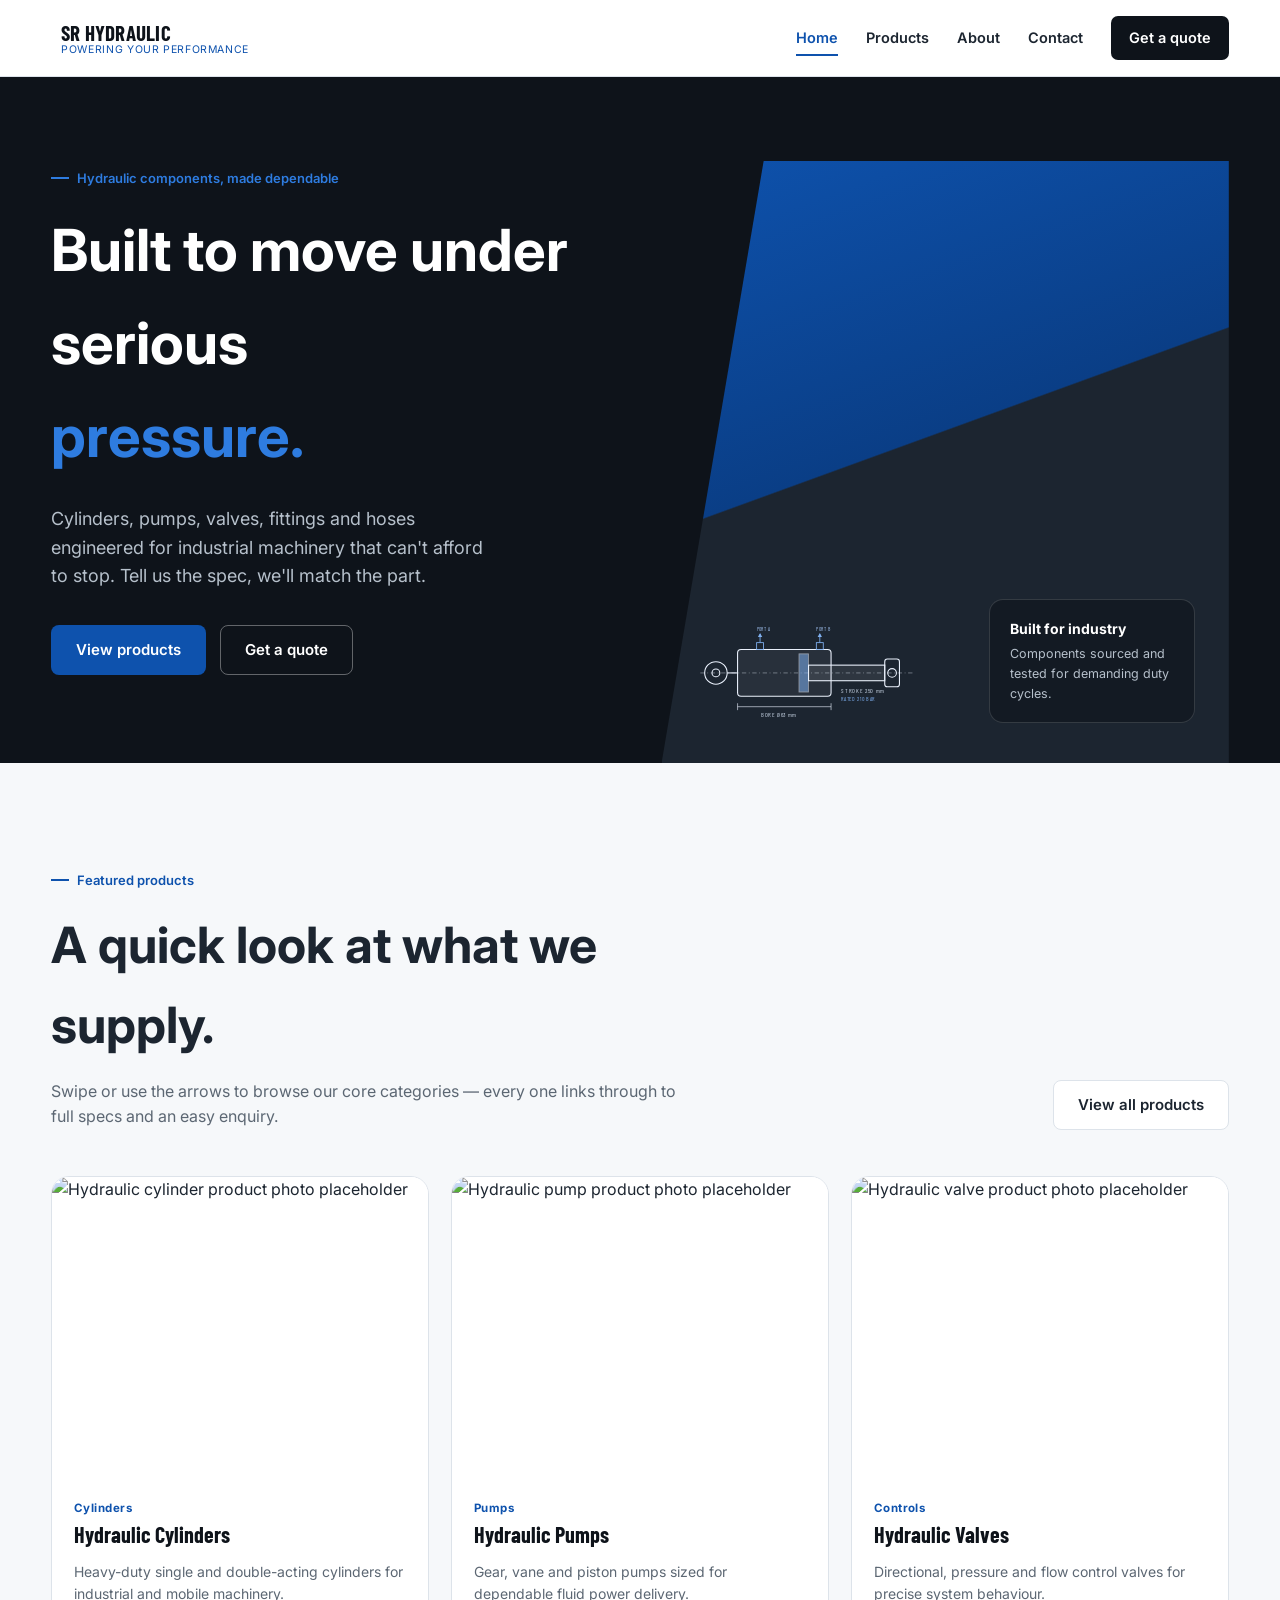
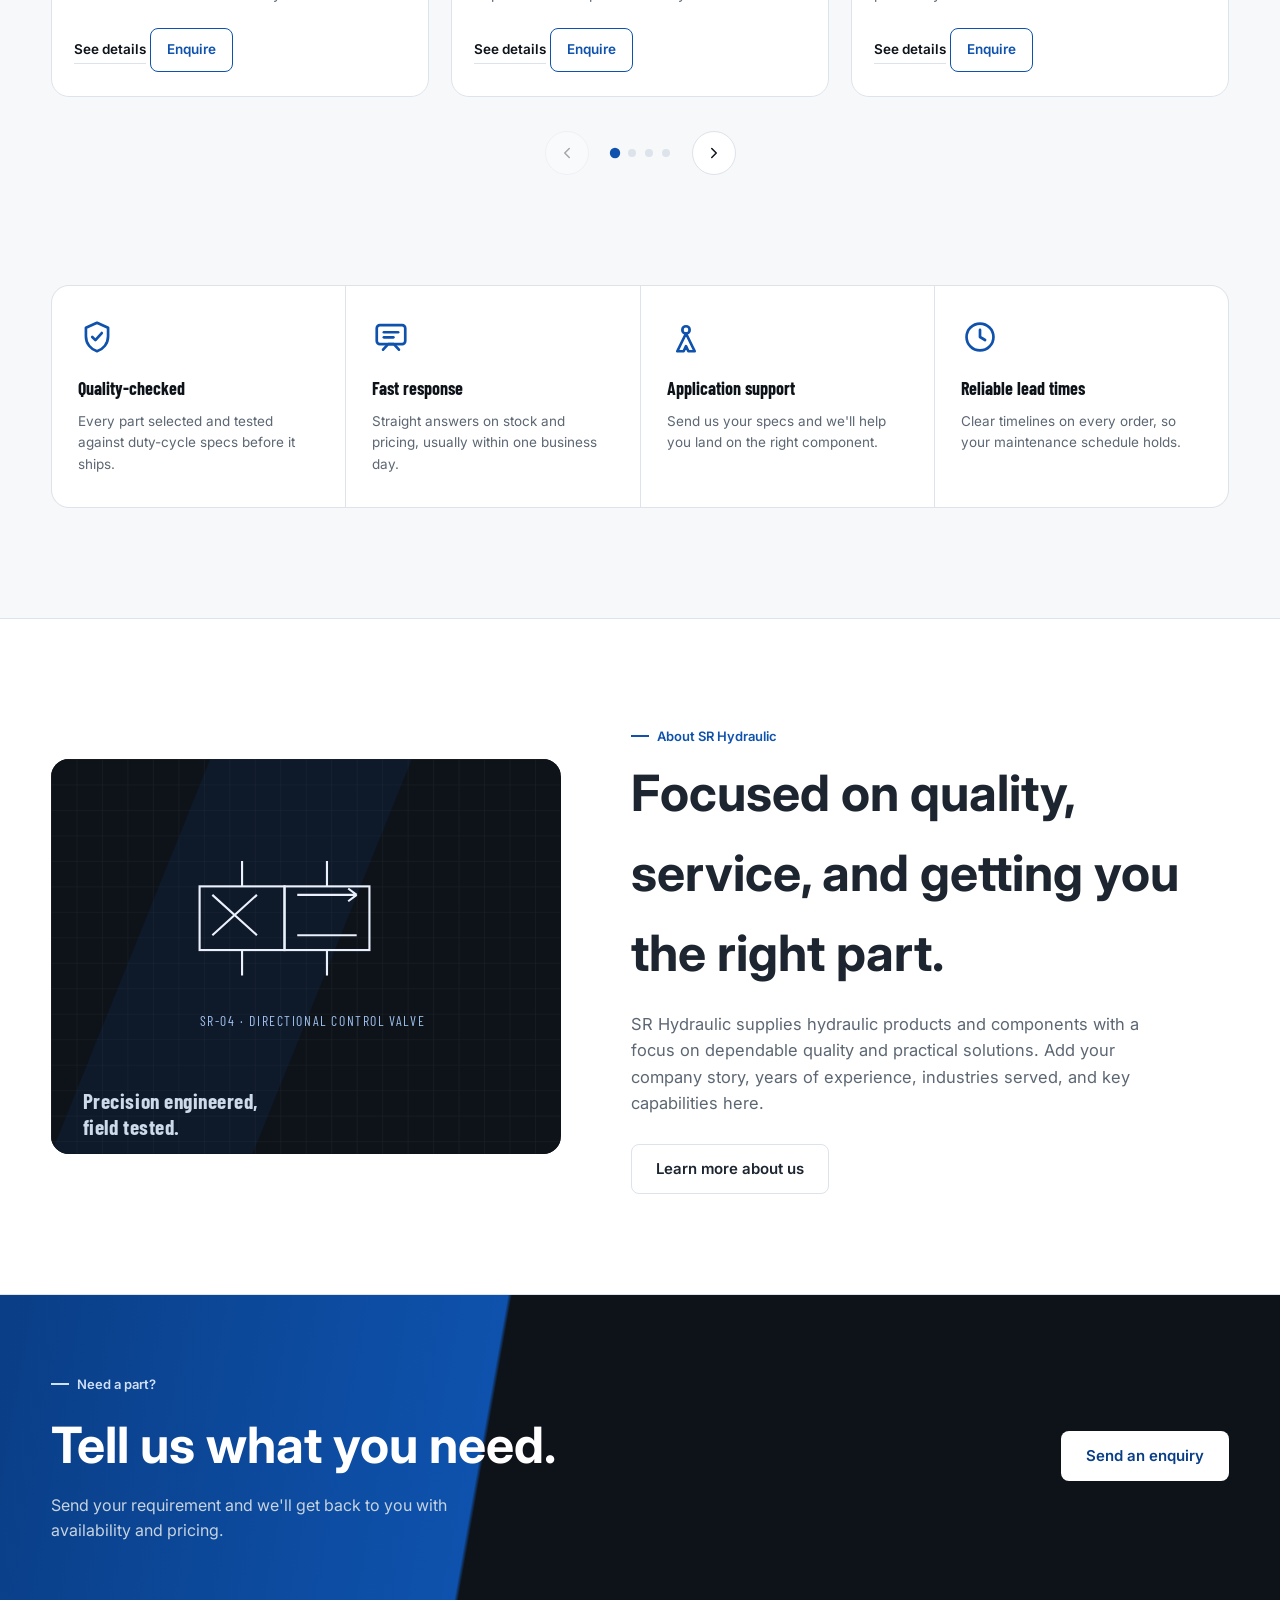
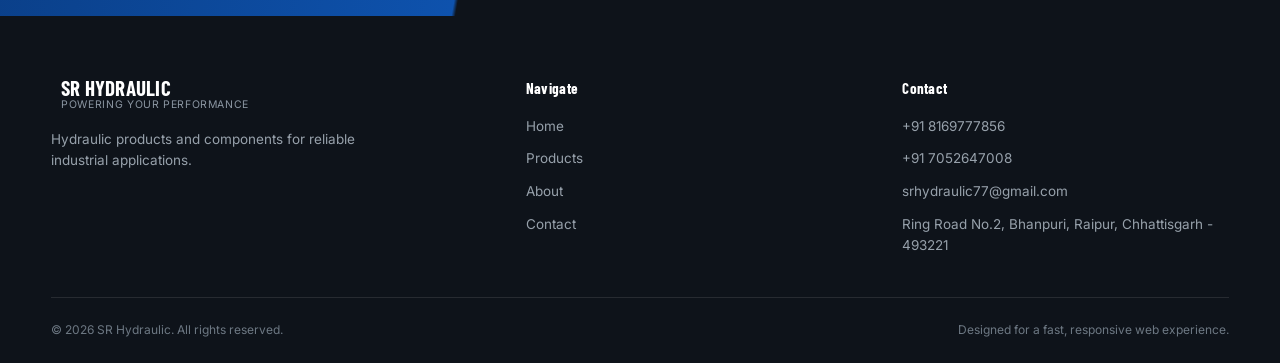
==== index.html @ 44d7937c "New upload V1" ====
<!DOCTYPE html>
<html lang="en">
<head>
  <meta charset="UTF-8" />
  <meta name="viewport" content="width=device-width, initial-scale=1.0" />
  <meta name="description" content="SR Hydraulic - hydraulic cylinders, pumps, valves, fittings and hoses for industrial and machinery applications." />
  <meta name="keywords" content="hydraulic products, hydraulic components, hydraulic cylinders, SR Hydraulic" />
  <meta name="author" content="SR Hydraulic" />
  <title>SR Hydraulic | Powering Your Performance</title>

  <link rel="preconnect" href="https://fonts.googleapis.com" />
  <link rel="preconnect" href="https://fonts.gstatic.com" crossorigin />
  <link href="https://fonts.googleapis.com/css2?family=Barlow+Condensed:wght@500;600;700&family=Inter:wght@400;500;600;700&display=swap" rel="stylesheet" />
  <link rel="stylesheet" href="style.css" />
</head>
<body>
  <!-- Header -->
  <header class="site-header">
    <div class="container nav-wrapper">
      <a href="index.html" class="brand" aria-label="SR Hydraulic home">
        <img src="images/logo-mark.png" alt="" class="brand-mark" />
        <span class="brand-text">
          <strong>SR HYDRAULIC</strong>
          <small><font color="#0e52ad">POWERING YOUR PERFORMANCE</font></small>
        </span>
      </a>

      <button class="menu-toggle" type="button" aria-label="Open navigation" aria-expanded="false">
        <span></span>
        <span></span>
        <span></span>
      </button>

      <nav class="main-nav" aria-label="Primary navigation">
        <a href="index.html">Home</a>
        <a href="products.html">Products</a>
        <a href="about.html">About</a>
        <a href="contact.html">Contact</a>
        <a href="contact.html" class="nav-cta">Get a quote</a>
      </nav>
    </div>
  </header>

  <main>
    <!-- Hero -->
    <section class="hero" id="home">
      <div class="container hero-grid">
        <div class="hero-content">
          <span class="tag">Hydraulic components, made dependable</span>
          <h1>
            Built to move under serious
            <span class="accent-line">pressure.</span>
          </h1>
          <p class="lede">
            Cylinders, pumps, valves, fittings and hoses engineered for industrial
            machinery that can't afford to stop. Tell us the spec, we'll match the part.
          </p>
          <div class="hero-actions">
            <a href="products.html" class="btn btn-primary">View products</a>
            <a href="contact.html" class="btn btn-secondary">Get a quote</a>
          </div>
        </div>

        <div class="hero-visual" aria-hidden="false">
          <div class="hero-diagonal"></div>
          <div class="hero-schematic" aria-label="Technical drawing of a hydraulic cylinder">
            <svg viewBox="0 0 520 340" xmlns="http://www.w3.org/2000/svg">
              <g fill="none" stroke="#eaf1fc" stroke-width="1.6" opacity="0.55">
                <line x1="10" y1="150" x2="500" y2="150" stroke-dasharray="10 6 2 6" />
              </g>
              <circle cx="46" cy="150" r="26" fill="none" stroke="#eaf1fc" stroke-width="2.5"/>
              <circle cx="46" cy="150" r="9" fill="none" stroke="#eaf1fc" stroke-width="2.5"/>
              <line x1="72" y1="150" x2="96" y2="150" stroke="#eaf1fc" stroke-width="2.5"/>
              <rect x="96" y="96" width="216" height="108" rx="8" fill="rgba(255,255,255,0.05)" stroke="#eaf1fc" stroke-width="2.5"/>
              <rect x="238" y="106" width="22" height="88" fill="#7fb0f0" opacity="0.55" stroke="#eaf1fc" stroke-width="2"/>
              <rect x="260" y="132" width="176" height="36" fill="rgba(255,255,255,0.08)" stroke="#eaf1fc" stroke-width="2.5"/>
              <rect x="436" y="118" width="34" height="64" rx="6" fill="none" stroke="#eaf1fc" stroke-width="2.5"/>
              <circle cx="453" cy="150" r="10" fill="none" stroke="#eaf1fc" stroke-width="2.5"/>
              <rect x="140" y="80" width="16" height="16" fill="none" stroke="#7fb0f0" stroke-width="2"/>
              <line x1="148" y1="80" x2="148" y2="60" stroke="#7fb0f0" stroke-width="2"/>
              <path d="M148 58 l-5 9 h10 z" fill="#7fb0f0"/>
              <rect x="278" y="80" width="16" height="16" fill="none" stroke="#7fb0f0" stroke-width="2"/>
              <line x1="286" y1="80" x2="286" y2="60" stroke="#7fb0f0" stroke-width="2"/>
              <path d="M286 58 l-5 9 h10 z" fill="#7fb0f0"/>
              <text x="140" y="52" fill="#9fc0ee" font-size="12" font-family="Barlow Condensed, sans-serif" letter-spacing="1">PORT A</text>
              <text x="278" y="52" fill="#9fc0ee" font-size="12" font-family="Barlow Condensed, sans-serif" letter-spacing="1">PORT B</text>
              <line x1="96" y1="228" x2="312" y2="228" stroke="#eaf1fc" stroke-width="1.4"/>
              <line x1="96" y1="220" x2="96" y2="236" stroke="#eaf1fc" stroke-width="1.4"/>
              <line x1="312" y1="220" x2="312" y2="236" stroke="#eaf1fc" stroke-width="1.4"/>
              <text x="150" y="252" fill="#cddaea" font-size="14" font-family="Barlow Condensed, sans-serif" letter-spacing="1.5">BORE &#216;63 mm</text>
              <text x="336" y="196" fill="#cddaea" font-size="14" font-family="Barlow Condensed, sans-serif" letter-spacing="1.5">STROKE 250 mm</text>
              <text x="336" y="216" fill="#7fb0f0" font-size="13" font-family="Barlow Condensed, sans-serif" letter-spacing="1.5">RATED 210 BAR</text>
            </svg>
          </div>
          <div class="hero-badge">
            <strong>Built for industry</strong>
            <span>Components sourced and tested for demanding duty cycles.</span>
          </div>
        </div>
      </div>
    </section>

    <!-- Stats -->
    <!-- <section class="stats-strip" aria-label="SR Hydraulic at a glance">
      <div class="container stats-grid">
        <div class="stat"><strong>15+</strong><span>Years supplying industry</span></div>
        <div class="stat"><strong>500+</strong><span>Part numbers stocked</span></div>
        <div class="stat"><strong>6</strong><span>Core product lines</span></div>
        <div class="stat"><strong>24 hr</strong><span>Typical quote turnaround</span></div>
      </div>
    </section>-->

    <!-- Featured products carousel -->
    <section class="carousel-section" id="products">
      <div class="container">
        <div class="section-heading-row">
          <div class="section-heading">
            <span class="tag">Featured products</span>
            <h2>A quick look at what we supply.</h2>
            <p>Swipe or use the arrows to browse our core categories — every one links through to full specs and an easy enquiry.</p>
          </div>
          <a href="products.html" class="btn btn-outline">View all products</a>
        </div>

        <div class="carousel-wrap" data-carousel>
          <div class="carousel-viewport">
            <div class="carousel-track">

              <div class="carousel-slide">
                <article class="carousel-card">
                  <div class="product-image">
                    <img src="images/hydraulic cy.png" alt="Hydraulic cylinder product photo placeholder" loading="lazy" />
                  </div>
                  <div class="carousel-card-body">
                    <span class="product-category">Cylinders</span>
                    <h3>Hydraulic Cylinders</h3>
                    <p>Heavy-duty single and double-acting cylinders for industrial and mobile machinery.</p>
                    <div class="card-actions">
                      <a href="products.html#cylinders" class="product-link">See details</a>
                      <button type="button" class="btn-enquire" data-open-enquiry data-product="Hydraulic Cylinders">Enquire</button>
                    </div>
                  </div>
                </article>
              </div>

              <div class="carousel-slide">
                <article class="carousel-card">
                  <div class="product-image">
                    <img src="images/Power pack.jpg" alt="Hydraulic pump product photo placeholder" loading="lazy" />
                  </div>
                  <div class="carousel-card-body">
                    <span class="product-category">Pumps</span>
                    <h3>Hydraulic Pumps</h3>
                    <p>Gear, vane and piston pumps sized for dependable fluid power delivery.</p>
                    <div class="card-actions">
                      <a href="products.html#pumps" class="product-link">See details</a>
                      <button type="button" class="btn-enquire" data-open-enquiry data-product="Hydraulic Pumps">Enquire</button>
                    </div>
                  </div>
                </article>
              </div>

              <div class="carousel-slide">
                <article class="carousel-card">
                  <div class="product-image">
                    <img src="images/products/product-3-valve.svg" alt="Hydraulic valve product photo placeholder" loading="lazy" />
                  </div>
                  <div class="carousel-card-body">
                    <span class="product-category">Controls</span>
                    <h3>Hydraulic Valves</h3>
                    <p>Directional, pressure and flow control valves for precise system behaviour.</p>
                    <div class="card-actions">
                      <a href="products.html#valves" class="product-link">See details</a>
                      <button type="button" class="btn-enquire" data-open-enquiry data-product="Hydraulic Valves">Enquire</button>
                    </div>
                  </div>
                </article>
              </div>

              <div class="carousel-slide">
                <article class="carousel-card">
                  <div class="product-image">
                    <img src="images/products/product-4-fitting.svg" alt="Hydraulic fitting product photo placeholder" loading="lazy" />
                  </div>
                  <div class="carousel-card-body">
                    <span class="product-category">Fittings</span>
                    <h3>Hydraulic Fittings</h3>
                    <p>Adapters and connectors for secure, leak-resistant hydraulic installations.</p>
                    <div class="card-actions">
                      <a href="products.html#fittings" class="product-link">See details</a>
                      <button type="button" class="btn-enquire" data-open-enquiry data-product="Hydraulic Fittings">Enquire</button>
                    </div>
                  </div>
                </article>
              </div>

              <div class="carousel-slide">
                <article class="carousel-card">
                  <div class="product-image">
                    <img src="images/products/product-5-hose.svg" alt="Hydraulic hose product photo placeholder" loading="lazy" />
                  </div>
                  <div class="carousel-card-body">
                    <span class="product-category">Hoses</span>
                    <h3>Hydraulic Hoses</h3>
                    <p>Flexible, high-pressure hose assemblies built for a range of system requirements.</p>
                    <div class="card-actions">
                      <a href="products.html#hoses" class="product-link">See details</a>
                      <button type="button" class="btn-enquire" data-open-enquiry data-product="Hydraulic Hoses">Enquire</button>
                    </div>
                  </div>
                </article>
              </div>

              <div class="carousel-slide">
                <article class="carousel-card">
                  <div class="product-image">
                    <img src="images/products/product-6-gauge.svg" alt="Hydraulic gauge and accessories product photo placeholder" loading="lazy" />
                  </div>
                  <div class="carousel-card-body">
                    <span class="product-category">Accessories</span>
                    <h3>Gauges &amp; Accessories</h3>
                    <p>Pressure gauges, seal kits and supporting hardware to complete any build.</p>
                    <div class="card-actions">
                      <a href="products.html#accessories" class="product-link">See details</a>
                      <button type="button" class="btn-enquire" data-open-enquiry data-product="Gauges &amp; Accessories">Enquire</button>
                    </div>
                  </div>
                </article>
              </div>

            </div>
          </div>

          <div class="carousel-controls">
            <button type="button" class="carousel-arrow prev" aria-label="Previous products">
              <svg viewBox="0 0 24 24" fill="none" stroke="currentColor" stroke-width="2" stroke-linecap="round" stroke-linejoin="round"><path d="M15 6l-6 6 6 6"/></svg>
            </button>
            <div class="carousel-dots"></div>
            <button type="button" class="carousel-arrow next" aria-label="Next products">
              <svg viewBox="0 0 24 24" fill="none" stroke="currentColor" stroke-width="2" stroke-linecap="round" stroke-linejoin="round"><path d="M9 6l6 6-6 6"/></svg>
            </button>
          </div>
        </div>
      </div>
    </section>

    <!-- Capabilities -->
    <section class="capabilities-section">
      <div class="container">
        <div class="capability-grid">
          <div class="capability">
            <div class="capability-icon" aria-hidden="true">
              <svg viewBox="0 0 24 24" fill="none" stroke="currentColor" stroke-width="1.7" stroke-linecap="round" stroke-linejoin="round">
                <path d="M12 3l7 3.2v5.3c0 4.7-3 8.2-7 9.5-4-1.3-7-4.8-7-9.5V6.2z"/>
                <path d="M9 12l2 2 4-4.5"/>
              </svg>
            </div>
            <h3>Quality-checked</h3>
            <p>Every part selected and tested against duty-cycle specs before it ships.</p>
          </div>
          <div class="capability">
            <div class="capability-icon" aria-hidden="true">
              <svg viewBox="0 0 24 24" fill="none" stroke="currentColor" stroke-width="1.7" stroke-linecap="round" stroke-linejoin="round">
                <rect x="3" y="4.5" width="18" height="12" rx="2"/>
                <path d="M7 20l3.2-3.5h3.6L17 20"/>
                <line x1="7.5" y1="9" x2="16.5" y2="9"/>
                <line x1="7.5" y1="12.2" x2="13.5" y2="12.2"/>
              </svg>
            </div>
            <h3>Fast response</h3>
            <p>Straight answers on stock and pricing, usually within one business day.</p>
          </div>
          <div class="capability">
            <div class="capability-icon" aria-hidden="true">
              <svg viewBox="0 0 24 24" fill="none" stroke="currentColor" stroke-width="1.7" stroke-linecap="round" stroke-linejoin="round">
                <circle cx="12" cy="7.5" r="2.3"/>
                <path d="M12 9.8L6.5 21h4l1.5-3.2 1.5 3.2h4z"/>
              </svg>
            </div>
            <h3>Application support</h3>
            <p>Send us your specs and we'll help you land on the right component.</p>
          </div>
          <div class="capability">
            <div class="capability-icon" aria-hidden="true">
              <svg viewBox="0 0 24 24" fill="none" stroke="currentColor" stroke-width="1.7" stroke-linecap="round" stroke-linejoin="round">
                <circle cx="12" cy="12" r="8.5"/>
                <path d="M12 7.5V12l3.2 1.9"/>
              </svg>
            </div>
            <h3>Reliable lead times</h3>
            <p>Clear timelines on every order, so your maintenance schedule holds.</p>
          </div>
        </div>
      </div>
    </section>

    <!-- About teaser -->
    <section class="about-section" id="about">
      <div class="container about-grid">
        <div class="about-panel" aria-hidden="true">
          <svg viewBox="0 0 480 372" xmlns="http://www.w3.org/2000/svg">
            <defs>
              <pattern id="grid" width="24" height="24" patternUnits="userSpaceOnUse">
                <path d="M24 0H0V24" fill="none" stroke="#ffffff" stroke-opacity="0.06" stroke-width="1"/>
              </pattern>
            </defs>
            <rect width="480" height="372" fill="#0e131a"/>
            <rect width="480" height="372" fill="url(#grid)"/>
            <polygon points="0,372 190,372 340,0 150,0" fill="#0e52ad" opacity="0.10"/>
            <g transform="translate(140,120)" stroke="#eaf1fc" stroke-width="2" fill="none">
              <rect x="0" y="0" width="80" height="60"/>
              <rect x="80" y="0" width="80" height="60"/>
              <path d="M12 46 L54 8 M54 46 L12 8"/>
              <path d="M92 8 L148 8 M148 8 L140 2 M148 8 L140 14"/>
              <path d="M92 46 L148 46"/>
              <line x1="40" y1="-24" x2="40" y2="0"/>
              <line x1="120" y1="-24" x2="120" y2="0"/>
              <line x1="40" y1="60" x2="40" y2="84"/>
              <line x1="120" y1="60" x2="120" y2="84"/>
            </g>
            <text x="140" y="252" fill="#9fc0ee" font-size="13" font-family="Barlow Condensed, sans-serif" letter-spacing="1.5">SR-04 &#183; DIRECTIONAL CONTROL VALVE</text>
            <text x="30" y="330" fill="#cddaea" font-size="20" font-family="Barlow Condensed, sans-serif" font-weight="700" letter-spacing="0.5">Precision engineered,</text>
            <text x="30" y="354" fill="#cddaea" font-size="20" font-family="Barlow Condensed, sans-serif" font-weight="700" letter-spacing="0.5">field tested.</text>
          </svg>
        </div>
        <div class="about-content">
          <span class="tag">About SR Hydraulic</span>
          <h2>Focused on quality, service, and getting you the right part.</h2>
          <p class="lede">
            SR Hydraulic supplies hydraulic products and components with a focus on
            dependable quality and practical solutions. Add your company story, years
            of experience, industries served, and key capabilities here.
          </p>
          <div class="hero-actions" style="margin-top:28px;">
            <a href="about.html" class="btn btn-outline">Learn more about us</a>
          </div>
        </div>
      </div>
    </section>

    <!-- CTA -->
    <section class="cta-section">
      <div class="container cta-inner">
        <div>
          <span class="tag">Need a part?</span>
          <h2>Tell us what you need.</h2>
          <p>Send your requirement and we'll get back to you with availability and pricing.</p>
        </div>
        <a href="contact.html" class="btn btn-light">Send an enquiry</a>
      </div>
    </section>
  </main>

  <!-- Footer -->
  <footer class="site-footer">
    <div class="container footer-inner">
      <div>
        <a href="index.html" class="brand footer-brand">
          <img src="images/logo-mark.png" alt="" class="brand-mark" />
          <span class="brand-text"><strong>SR HYDRAULIC</strong><small>POWERING YOUR PERFORMANCE</small></span>
        </a>
        <p>Hydraulic products and components for reliable industrial applications.</p>
      </div>
      <div class="footer-col">
        <h4>Navigate</h4>
        <div class="footer-links">
          <a href="index.html">Home</a>
          <a href="products.html">Products</a>
          <a href="about.html">About</a>
          <a href="contact.html">Contact</a>
        </div>
      </div>
      <div class="footer-col">
        <h4>Contact</h4>
        <div class="footer-links">
          <a href="tel:+918169777856">+91 8169777856</a>
          <a href="tel:+917052647008">+91 7052647008</a>
          <a href="mailto:srhydraulic77@gmail.com">srhydraulic77@gmail.com</a>
          <span style="color:#97a1ab">Ring Road No.2, Bhanpuri, Raipur, Chhattisgarh - 493221</span>
        </div>
      </div>
    </div>
    <div class="container footer-bottom">
      <span>&copy; 2026 SR Hydraulic. All rights reserved.</span>
      <span>Designed for a fast, responsive web experience.</span>
    </div>
  </footer>

  <!-- Enquiry modal -->
  <div class="modal-overlay" id="enquiry-modal" aria-hidden="true">
    <div class="modal-dialog" role="dialog" aria-modal="true" aria-labelledby="modal-title">
      <div class="modal-head">
        <div>
          <h3 id="modal-title">Send an enquiry</h3>
        </div>
        <button type="button" class="modal-close" data-modal-close aria-label="Close">
          <svg viewBox="0 0 24 24" fill="none" stroke="currentColor" stroke-width="2" stroke-linecap="round"><path d="M6 6l12 12M18 6L6 18"/></svg>
        </button>
      </div>
      <p class="modal-sub">Fill this in and we'll get back to you with availability and pricing.</p>
      <form action="mailto:srhydraulic77@gmail.com" method="post" enctype="text/plain">
        <div class="form-group">
          <label for="modal-name">Name</label>
          <input type="text" id="modal-name" name="Name" placeholder="Your name" required />
        </div>
        <div class="form-row">
          <div class="form-group">
            <label for="modal-phone">Phone</label>
            <input type="tel" id="modal-phone" name="Phone" placeholder="Your phone number" />
          </div>
          <div class="form-group">
            <label for="modal-email">Email</label>
            <input type="email" id="modal-email" name="Email" placeholder="you@example.com" required />
          </div>
        </div>
        <div class="form-group">
          <label for="modal-product">Product / requirement</label>
          <input type="text" id="modal-product" name="Product" placeholder="Which part are you enquiring about?" />
        </div>
        <div class="form-group">
          <label for="modal-message">Message</label>
          <textarea id="modal-message" name="Message" rows="4" placeholder="Quantity, specs, or anything else we should know"></textarea>
        </div>
        <button type="submit" class="btn btn-primary btn-full">Send enquiry</button>
        <p class="form-note">Opens your email app with these details filled in.</p>
      </form>
    </div>
  </div>

  <script src="script.js"></script>
</body>
</html>
---- style.css ----
/* ============================================================
   SR HYDRAULIC — design tokens
   Palette pulled from the brand mark: signal blue + graphite navy.
   Display type: Barlow Condensed (technical, stencil-adjacent)
   Body type: Inter
   ============================================================ */
:root {
  --navy-950: #0e131a;
  --navy-800: #1c2530;
  --navy-700: #2a3542;
  --blue-600: #0e52ad;
  --blue-700: #0a3e86;
  --blue-500: #2e7ce0;
  --blue-100: #e6eefb;
  --blue-050: #f2f6fd;
  --steel-500: #5c6773;
  --steel-300: #97a1ab;
  --line: #dde3ea;
  --bg: #f6f8fa;
  --white: #ffffff;
  --shadow: 0 18px 40px rgba(14, 22, 33, 0.09);
  --shadow-sm: 0 6px 16px rgba(14, 22, 33, 0.07);
  --radius-lg: 18px;
  --radius-md: 12px;
  --container: 1200px;
}

* { box-sizing: border-box; margin: 0; padding: 0; }
html { scroll-behavior: smooth; }
body {
  font-family: 'Inter', system-ui, -apple-system, BlinkMacSystemFont, 'Segoe UI', sans-serif;
  color: var(--navy-800);
  background: var(--bg);
  line-height: 1.6;
  -webkit-font-smoothing: antialiased;
}
img { display: block; max-width: 100%; }
a { color: inherit; text-decoration: none; }
button, input, textarea { font: inherit; }
.container { width: min(92%, var(--container)); margin-inline: auto; }
:focus-visible { outline: 2px solid var(--blue-600); outline-offset: 3px; }

.display {
  font-family: 'Barlow Condensed', 'Inter', sans-serif;
  font-weight: 700;
  letter-spacing: -0.01em;
  line-height: 1.02;
  color: var(--navy-950);
}
h1 { font-size: clamp(38px, 4.6vw, 58px); }
h2 { font-size: clamp(32px, 4vw, 50px); }
h3 { font-size: 22px; font-family: 'Barlow Condensed', sans-serif; font-weight: 700; color: var(--navy-950); }
p { color: var(--steel-500); }
.lede { font-size: 18px; max-width: 40ch; color: var(--steel-500); }

.tag {
  display: inline-flex;
  align-items: center;
  gap: 8px;
  font-size: 13px;
  font-weight: 600;
  color: var(--blue-600);
}
.tag::before {
  content: '';
  width: 18px;
  height: 2px;
  background: var(--blue-600);
  display: inline-block;
}

.btn {
  display: inline-flex;
  align-items: center;
  justify-content: center;
  gap: 8px;
  min-height: 50px;
  padding: 0 24px;
  border-radius: 8px;
  font-weight: 600;
  font-size: 15px;
  border: 1px solid transparent;
  transition: transform .18s ease, background .18s ease, border-color .18s ease, color .18s ease;
  cursor: pointer;
}
.btn:hover { transform: translateY(-2px); }
.btn-primary { background: var(--blue-600); color: #fff; }
.btn-primary:hover { background: var(--blue-700); }
.btn-secondary { background: transparent; border-color: rgba(255,255,255,.35); color: #fff; }
.btn-secondary:hover { border-color: #fff; background: rgba(255,255,255,.08); }
.btn-outline { background: #fff; border-color: var(--line); color: var(--navy-800); }
.btn-outline:hover { border-color: var(--blue-600); color: var(--blue-600); }
.btn-light { background: #fff; color: var(--blue-700); }
.btn-light:hover { background: var(--blue-050); }
.btn-full { width: 100%; border: 0; cursor: pointer; }

/* ---------- Header ---------- */
.site-header {
  position: sticky;
  top: 0;
  z-index: 100;
  background: rgba(255, 255, 255, 0.92);
  backdrop-filter: blur(14px);
  border-bottom: 1px solid var(--line);
}
.nav-wrapper { min-height: 76px; display: flex; align-items: center; justify-content: space-between; gap: 24px; }
.brand { display: inline-flex; align-items: center; gap: 10px; }
.brand-mark { height: 34px; width: auto; display: block; }
.brand-text { display: grid; line-height: 1.1; }
.brand-text strong {
  font-family: 'Barlow Condensed', sans-serif;
  font-size: 21px;
  font-weight: 700;
  letter-spacing: 0.01em;
  color: var(--navy-950);
}
.brand-text small { color: var(--steel-500); font-size: 10.5px; letter-spacing: 0.06em; }
.main-nav { display: flex; align-items: center; gap: 28px; font-weight: 600; font-size: 14.5px; }
.main-nav a:not(.nav-cta) { position: relative; padding: 4px 0; color: var(--navy-800); }
.main-nav a:not(.nav-cta)::after {
  content: '';
  position: absolute; left: 0; right: 100%; bottom: -2px; height: 2px;
  background: var(--blue-600); transition: right .2s ease;
}
.main-nav a:not(.nav-cta):hover::after { right: 0; }
.nav-cta { padding: 10px 18px; border-radius: 7px; background: var(--navy-950); color: #fff; }
.nav-cta:hover { background: var(--blue-600); }
.menu-toggle { display: none; border: 0; background: transparent; cursor: pointer; padding: 6px; }
.menu-toggle span { display: block; width: 22px; height: 2px; background: var(--navy-950); margin: 5px 0; transition: transform .2s ease, opacity .2s ease; }

/* ---------- Shared section rhythm ---------- */
section { scroll-margin-top: 84px; }

/* ---------- Hero ---------- */
.hero {
  position: relative;
  background: var(--navy-950);
  overflow: hidden;
  padding: 84px 0 0;
}
.hero-grid { display: grid; grid-template-columns: 1.02fr .98fr; align-items: center; gap: 20px; position: relative; z-index: 2; }
.hero-content { padding-bottom: 88px; }
.hero-content .tag { color: var(--blue-500); }
.hero-content .tag::before { background: var(--blue-500); }
.hero h1 { color: #fff; margin-top: 16px; }
.hero h1 .accent-line { display: block; color: var(--blue-500); }
.hero-content > p.lede { color: #b6c0cb; margin-top: 22px; font-size: 18px; }
.hero-actions { display: flex; flex-wrap: wrap; gap: 14px; margin-top: 34px; }

.hero-visual {
  position: relative;
  align-self: stretch;
  min-height: 480px;
  display: flex;
  align-items: flex-end;
}
.hero-diagonal {
  position: absolute;
  inset: 0;
  background: linear-gradient(160deg, var(--blue-600) 0%, var(--blue-700) 46%, var(--navy-800) 46.2%, var(--navy-800) 100%);
  clip-path: polygon(18% 0, 100% 0, 100% 100%, 0% 100%);
}
.hero-schematic { position: relative; width: 100%; padding: 56px 34px 0; z-index: 1; }
.hero-schematic svg { width: 100%; height: auto; }
.hero-badge {
  position: relative;
  z-index: 2;
  margin: 0 34px 40px;
  max-width: 270px;
  padding: 18px 20px;
  border-radius: 14px;
  background: rgba(14, 19, 26, 0.55);
  border: 1px solid rgba(255,255,255,.14);
  backdrop-filter: blur(6px);
}
.hero-badge strong { display: block; font-size: 14px; color: #fff; }
.hero-badge span { display: block; font-size: 12.5px; margin-top: 4px; color: #b6c0cb; }

/* ---------- Stats strip ---------- */
.stats-strip { background: var(--navy-800); border-top: 1px solid rgba(255,255,255,.08); }
.stats-grid {
  display: grid;
  grid-template-columns: repeat(4, 1fr);
}
.stat {
  padding: 30px 20px;
  text-align: left;
  border-right: 1px solid rgba(255,255,255,.09);
}
.stat:last-child { border-right: 0; }
.stat strong {
  display: block;
  font-family: 'Barlow Condensed', sans-serif;
  font-size: 40px;
  font-weight: 700;
  color: #fff;
  line-height: 1;
}
.stat span { display: block; margin-top: 6px; font-size: 13px; color: #97a1ab; }

/* ---------- Section heading ---------- */
.section-heading { max-width: 640px; margin-bottom: 46px; }
.section-heading h2 { margin-top: 14px; }
.section-heading p { margin-top: 14px; font-size: 16px; }
.section-heading-row {
  display: flex; justify-content: space-between; align-items: flex-end; gap: 40px; margin-bottom: 46px;
}
.section-heading-row .section-heading { margin-bottom: 0; }

/* ---------- Products ---------- */
.products-section { padding: 110px 0 100px; }
.product-grid { display: grid; grid-template-columns: repeat(3, minmax(0, 1fr)); gap: 22px; }
.product-card {
  background: var(--white);
  border: 1px solid var(--line);
  border-radius: var(--radius-lg);
  padding: 30px 26px 26px;
  transition: transform .22s ease, box-shadow .22s ease, border-color .22s ease;
}
.product-card:hover { transform: translateY(-4px); box-shadow: var(--shadow-sm); border-color: transparent; }
.product-icon {
  width: 56px; height: 56px;
  display: grid; place-items: center;
  border-radius: 12px;
  background: var(--blue-050);
  color: var(--blue-600);
  margin-bottom: 20px;
}
.product-icon svg { width: 30px; height: 30px; }
.product-category { color: var(--blue-600); font-size: 11.5px; font-weight: 700; letter-spacing: 0.04em; }
.product-card h3 { margin-top: 8px; }
.product-card > p { margin-top: 9px; font-size: 14.5px; }
.product-link {
  display: inline-block; margin-top: 18px; font-weight: 600; font-size: 13.5px; color: var(--navy-950);
  border-bottom: 1px solid var(--line); padding-bottom: 2px;
}
.product-card:hover .product-link { color: var(--blue-600); border-color: var(--blue-600); }

/* ---------- Capabilities ---------- */
.capabilities-section { padding: 0 0 110px; }
.capability-grid { display: grid; grid-template-columns: repeat(4, 1fr); gap: 1px; background: var(--line); border: 1px solid var(--line); border-radius: var(--radius-lg); overflow: hidden; }
.capability {
  background: var(--white);
  padding: 32px 26px;
}
.capability-icon { width: 38px; height: 38px; color: var(--blue-600); margin-bottom: 18px; }
.capability-icon svg { width: 100%; height: 100%; }
.capability h3 { font-size: 18px; }
.capability p { margin-top: 8px; font-size: 13.5px; }

/* ---------- About ---------- */
.about-section { padding: 100px 0; background: var(--white); border-top: 1px solid var(--line); border-bottom: 1px solid var(--line); }
.about-grid { display: grid; grid-template-columns: .92fr 1.08fr; gap: 70px; align-items: center; }
.about-panel {
  position: relative;
  aspect-ratio: 4 / 3.1;
  border-radius: var(--radius-lg);
  background: var(--navy-950);
  overflow: hidden;
}
.about-panel svg { width: 100%; height: 100%; }
.about-content .tag { margin-bottom: 6px; }
.about-content h2 { max-width: 560px; }
.about-content > p.lede { margin-top: 18px; max-width: 54ch; font-size: 16.5px; }
.feature-list { display: grid; gap: 20px; margin-top: 30px; }
.feature-item { display: flex; gap: 15px; align-items: flex-start; }
.feature-icon {
  flex: 0 0 auto; width: 30px; height: 30px; display: grid; place-items: center;
  border-radius: 8px; background: var(--blue-050); color: var(--blue-600);
}
.feature-icon svg { width: 16px; height: 16px; }
.feature-item strong { font-size: 15px; color: var(--navy-950); }
.feature-item p { font-size: 13.5px; margin-top: 3px; }

/* ---------- CTA ---------- */
.cta-section {
  position: relative;
  padding: 72px 0;
  background: linear-gradient(100deg, var(--blue-700) 0%, var(--blue-600) 38%, var(--navy-950) 38.3%, var(--navy-950) 100%);
  color: #fff;
  overflow: hidden;
}
.cta-inner { display: flex; align-items: center; justify-content: space-between; gap: 35px; }
.cta-section .tag { color: #cfe0f7; }
.cta-section .tag::before { background: #cfe0f7; }
.cta-section h2 { color: #fff; margin-top: 10px; }
.cta-section p { color: #c7d3de; margin-top: 8px; max-width: 46ch; }

/* ---------- Contact ---------- */
.contact-section { padding: 110px 0; }
.contact-grid { display: grid; grid-template-columns: .88fr 1.12fr; gap: 70px; align-items: start; }
.contact-copy h2 { max-width: 480px; }
.contact-copy > p.lede { margin-top: 16px; max-width: 50ch; }
.contact-details { display: grid; gap: 14px; margin-top: 32px; }
.contact-item { display: flex; gap: 14px; align-items: center; }
.contact-icon { width: 44px; height: 44px; display: grid; place-items: center; border-radius: 10px; background: var(--blue-050); color: var(--blue-600); flex: 0 0 auto; }
.contact-icon svg { width: 19px; height: 19px; }
.contact-item small, .contact-item strong { display: block; }
.contact-item small { color: var(--steel-500); font-size: 11.5px; }
.contact-item strong { font-size: 14.5px; margin-top: 2px; font-weight: 600; }
.social-links { display: flex; flex-wrap: wrap; gap: 9px; margin-top: 30px; }
.social-links a { border: 1px solid var(--line); border-radius: 999px; padding: 9px 15px; font-size: 12.5px; font-weight: 600; }
.social-links a:hover { border-color: var(--blue-600); color: var(--blue-600); }

.contact-form { background: #fff; padding: 30px; border: 1px solid var(--line); border-radius: var(--radius-lg); box-shadow: var(--shadow-sm); }
.form-row { display: grid; grid-template-columns: 1fr 1fr; gap: 14px; }
.form-group { display: grid; gap: 7px; margin-bottom: 16px; }
.form-group label { font-size: 12.5px; font-weight: 600; color: var(--navy-800); }
.form-group input, .form-group textarea {
  width: 100%; border: 1px solid var(--line); border-radius: 9px; padding: 12px 13px;
  outline: none; background: var(--bg); color: var(--navy-950);
}
.form-group input:focus, .form-group textarea:focus { border-color: var(--blue-600); box-shadow: 0 0 0 3px rgba(14, 82, 173, .1); background: #fff; }
.form-group textarea { resize: vertical; min-height: 130px; }
.form-note { font-size: 11.5px; margin-top: 12px; color: var(--steel-300); }

/* ---------- Footer ---------- */
.site-footer { background: var(--navy-950); color: #fff; padding: 60px 0 24px; }
.footer-inner { display: grid; grid-template-columns: 1.3fr 1fr 1fr; gap: 50px; padding-bottom: 40px; }
.footer-brand { margin-bottom: 14px; }
.footer-brand .brand-text strong { color: #fff; }
.footer-brand .brand-text small { color: #8b96a2; }
.footer-inner p { color: #97a1ab; max-width: 320px; font-size: 13.5px; margin-top: 4px; }
.footer-col h4 { font-family: 'Barlow Condensed', sans-serif; font-size: 15px; font-weight: 700; color: #fff; margin-bottom: 16px; letter-spacing: 0.02em; }
.footer-links { display: grid; gap: 11px; font-size: 13.5px; }
.footer-links a { color: #97a1ab; }
.footer-links a:hover { color: #fff; }
.footer-bottom {
  border-top: 1px solid rgba(255,255,255,.1); padding-top: 22px;
  display: flex; justify-content: space-between; gap: 20px; color: #6d7883; font-size: 12px;
}

/* ============================================================
   Responsive
   ============================================================ */
@media (max-width: 1020px) {
  .hero-grid { grid-template-columns: 1fr; }
  .hero-visual { min-height: 340px; margin-top: 10px; }
  .hero-content { padding-bottom: 50px; }
  .about-grid, .contact-grid { grid-template-columns: 1fr; gap: 46px; }
  .about-panel { max-width: 560px; }
  .product-grid { grid-template-columns: repeat(2, minmax(0, 1fr)); }
  .capability-grid { grid-template-columns: repeat(2, 1fr); }
  .stats-grid { grid-template-columns: repeat(2, 1fr); }
  .stat:nth-child(2) { border-right: 0; }
  .stat { border-bottom: 1px solid rgba(255,255,255,.09); }
  .footer-inner { grid-template-columns: 1fr 1fr; }
}

@media (max-width: 720px) {
  .nav-wrapper { min-height: 68px; }
  .menu-toggle { display: block; }
  .main-nav {
    display: none; position: absolute; top: 68px; left: 0; width: 100%; padding: 14px 4% 20px;
    background: #fff; border-bottom: 1px solid var(--line); box-shadow: 0 12px 24px rgba(17,35,45,.08);
    flex-direction: column; align-items: stretch; gap: 0;
  }
  .main-nav.is-open { display: flex; }
  .main-nav a:not(.nav-cta) { padding: 13px 0; }
  .main-nav a:not(.nav-cta)::after { display: none; }
  .nav-cta { text-align: center; margin-top: 6px; }

  .hero { padding-top: 56px; }
  .hero-content { padding-bottom: 40px; }
  .hero-actions { flex-direction: column; align-items: stretch; }
  .hero-diagonal { clip-path: polygon(0 8%, 100% 0, 100% 100%, 0 100%); }

  .section-heading-row { flex-direction: column; align-items: flex-start; gap: 16px; }
  .products-section, .capabilities-section + .about-section, .about-section, .contact-section { padding: 70px 0; }
  .products-section { padding-top: 76px; }
  .capabilities-section { padding-bottom: 76px; }
  .product-grid { grid-template-columns: 1fr; }
  .capability-grid { grid-template-columns: 1fr; }
  .stats-grid { grid-template-columns: 1fr 1fr; }

  .cta-inner { flex-direction: column; align-items: flex-start; }
  .contact-form { padding: 22px; }
  .form-row { grid-template-columns: 1fr; gap: 0; }

  .footer-inner { grid-template-columns: 1fr; gap: 30px; }
  .footer-bottom { flex-direction: column; }
}

@media (max-width: 430px) {
  h1 { font-size: 38px; }
  h2 { font-size: 29px; }
  .brand-text small { display: none; }
  .stats-grid { grid-template-columns: 1fr 1fr; }
  .stat { padding: 22px 16px; }
}

/* ============================================================
   Nav active state + animated menu icon
   ============================================================ */
.main-nav a[aria-current="page"]:not(.nav-cta) { color: var(--blue-600); }
.main-nav a[aria-current="page"]:not(.nav-cta)::after { right: 0; }
.menu-toggle.is-active span:nth-child(1) { transform: translateY(7px) rotate(45deg); }
.menu-toggle.is-active span:nth-child(2) { opacity: 0; }
.menu-toggle.is-active span:nth-child(3) { transform: translateY(-7px) rotate(-45deg); }

/* ============================================================
   Inner-page hero banner (Products / About / Contact)
   ============================================================ */
.page-hero {
  position: relative;
  background: var(--navy-950);
  overflow: hidden;
  padding: 66px 0 54px;
}
.page-hero::before {
  content: '';
  position: absolute; inset: 0;
  background: linear-gradient(120deg, var(--blue-700) 0%, var(--blue-600) 22%, transparent 22.3%);
  opacity: 0.9;
}
.page-hero .container { position: relative; z-index: 1; }
.page-hero .tag { color: var(--blue-500); }
.page-hero .tag::before { background: var(--blue-500); }
.page-hero h1 { color: #fff; margin-top: 14px; font-size: clamp(34px, 4.4vw, 50px); }
.page-hero p.lede { color: #b6c0cb; margin-top: 14px; }
.breadcrumb { display: flex; gap: 8px; align-items: center; font-size: 13px; color: #8b96a2; margin-top: 18px; }
.breadcrumb a { color: #cddaea; }
.breadcrumb a:hover { color: #fff; }

/* ============================================================
   Product image frame (used in product cards + carousel)
   ============================================================ */
 .product-image {
  width: 100%;
  height: 300px;
  border-radius: var(--radius-md);
  overflow: hidden;
  background: #fff;
  margin-bottom: 18px;
  display: flex;
  align-items: center;
  justify-content: center;
}

.product-image img {
  width: 100%;
  height: 100%;
  object-fit: contain;
  object-position: center;
}
 
 
   /**  
.product-image {
  aspect-ratio: 4 / 3;
  border-radius: var(--radius-md);
  overflow: hidden;
  background: var(--navy-950);
  margin-bottom: 18px;
}
.product-image img { width: 100%; height: 100%; object-fit: cover; }**/

.product-card.has-image .product-icon { display: none; }
.product-card .card-actions { display: flex; align-items: center; gap: 16px; margin-top: 18px; }
.btn-enquire {
  display: inline-flex; align-items: center; gap: 8px;
  border: 1px solid var(--blue-600); color: var(--blue-600);
  background: transparent; border-radius: 8px; padding: 10px 16px;
  font-weight: 600; font-size: 13.5px; cursor: pointer;
  transition: background .18s ease, color .18s ease, transform .18s ease;
}
.btn-enquire:hover { background: var(--blue-600); color: #fff; transform: translateY(-2px); }

/* Products page grid gets a touch more breathing room per card */
.products-page .product-grid { gap: 26px; }
.products-page .product-card { padding: 20px 20px 24px; }

/* ============================================================
   Featured products carousel (Home)
   ============================================================ */
.carousel-section { padding: 100px 0 110px; }
.carousel-wrap { position: relative; }
.carousel-viewport { overflow: hidden; }
.carousel-track {
  display: flex;
  gap: 22px;
  transition: transform .5s cubic-bezier(.22,.61,.36,1);
  will-change: transform;
}
.carousel-slide {
  flex: 0 0 calc((100% - 44px) / 3);
  min-width: 0;
}
.carousel-card {
  background: var(--white);
  border: 1px solid var(--line);
  border-radius: var(--radius-lg);
  overflow: hidden;
  height: 100%;
  display: flex;
  flex-direction: column;
  transition: box-shadow .22s ease, transform .22s ease;
}
.carousel-card:hover { box-shadow: var(--shadow-sm); transform: translateY(-4px); }
.carousel-card .product-image { margin-bottom: 0; border-radius: 0; aspect-ratio: 4/3; }
.carousel-card-body { padding: 22px 22px 24px; display: flex; flex-direction: column; flex: 1; }
.carousel-card-body p { font-size: 14px; margin-top: 8px; flex: 1; }
.carousel-card .card-actions { margin-top: 16px; }

.carousel-controls {
  display: flex; align-items: center; justify-content: center; gap: 22px;
  margin-top: 34px;
}
.carousel-arrow {
  width: 44px; height: 44px; border-radius: 50%;
  border: 1px solid var(--line); background: #fff;
  display: grid; place-items: center; cursor: pointer;
  color: var(--navy-950);
  transition: border-color .18s ease, color .18s ease, background .18s ease, transform .18s ease;
}
.carousel-arrow svg { width: 18px; height: 18px; }
.carousel-arrow:hover:not(:disabled) { border-color: var(--blue-600); color: var(--blue-600); transform: translateY(-1px); }
.carousel-arrow:disabled { opacity: 0.35; cursor: default; }
.carousel-dots { display: flex; align-items: center; gap: 9px; }
.carousel-dot {
  width: 8px; height: 8px; border-radius: 50%; border: 0; padding: 0;
  background: var(--line); cursor: pointer; transition: background .18s ease, transform .18s ease;
}
.carousel-dot.is-active { background: var(--blue-600); transform: scale(1.3); }

@media (max-width: 1080px) {
  .carousel-slide { flex-basis: calc((100% - 22px) / 2); }
}
@media (max-width: 720px) {
  .carousel-slide { flex-basis: 100%; }
  .carousel-section { padding: 70px 0 76px; }
}

/* ============================================================
   Enquiry modal
   ============================================================ */
.modal-overlay {
  position: fixed; inset: 0; z-index: 1000;
  background: rgba(14, 19, 26, 0.6);
  backdrop-filter: blur(3px);
  display: flex; align-items: center; justify-content: center;
  padding: 20px;
  opacity: 0; visibility: hidden;
  transition: opacity .25s ease, visibility 0s linear .25s;
}
.modal-overlay.is-open { opacity: 1; visibility: visible; transition: opacity .25s ease; }
.modal-dialog {
  background: #fff;
  border-radius: var(--radius-lg);
  width: 100%; max-width: 480px;
  max-height: 90vh; overflow-y: auto;
  padding: 30px;
  box-shadow: 0 30px 70px rgba(10,14,20,.35);
  transform: translateY(18px) scale(.97);
  opacity: 0;
  transition: transform .3s cubic-bezier(.22,.61,.36,1), opacity .25s ease;
}
.modal-overlay.is-open .modal-dialog { transform: translateY(0) scale(1); opacity: 1; }
.modal-head { display: flex; align-items: flex-start; justify-content: space-between; gap: 20px; margin-bottom: 6px; }
.modal-head h3 { font-size: 24px; }
.modal-close {
  flex: 0 0 auto; width: 34px; height: 34px; border-radius: 50%; border: 1px solid var(--line);
  background: #fff; display: grid; place-items: center; cursor: pointer; color: var(--steel-500);
  transition: border-color .18s ease, color .18s ease;
}
.modal-close:hover { border-color: var(--blue-600); color: var(--blue-600); }
.modal-close svg { width: 15px; height: 15px; }
.modal-sub { font-size: 13.5px; color: var(--steel-500); margin-bottom: 20px; }
body.modal-open { overflow: hidden; }

/* ============================================================
   Contact map
   ============================================================ */
.map-section { padding: 0 0 110px; }
.map-frame {
  border-radius: var(--radius-lg);
  overflow: hidden;
  border: 1px solid var(--line);
  aspect-ratio: 16 / 6;
  background: var(--blue-050);
}
.map-frame iframe { width: 100%; height: 100%; border: 0; display: block; }
.map-note { display: flex; align-items: center; gap: 10px; margin-top: 14px; font-size: 12.5px; color: var(--steel-300); }

@media (max-width: 720px) {
  .map-frame { aspect-ratio: 4 / 5; }
}

@media (prefers-reduced-motion: reduce) {
  * { transition: none !important; }
  html { scroll-behavior: auto; }
}
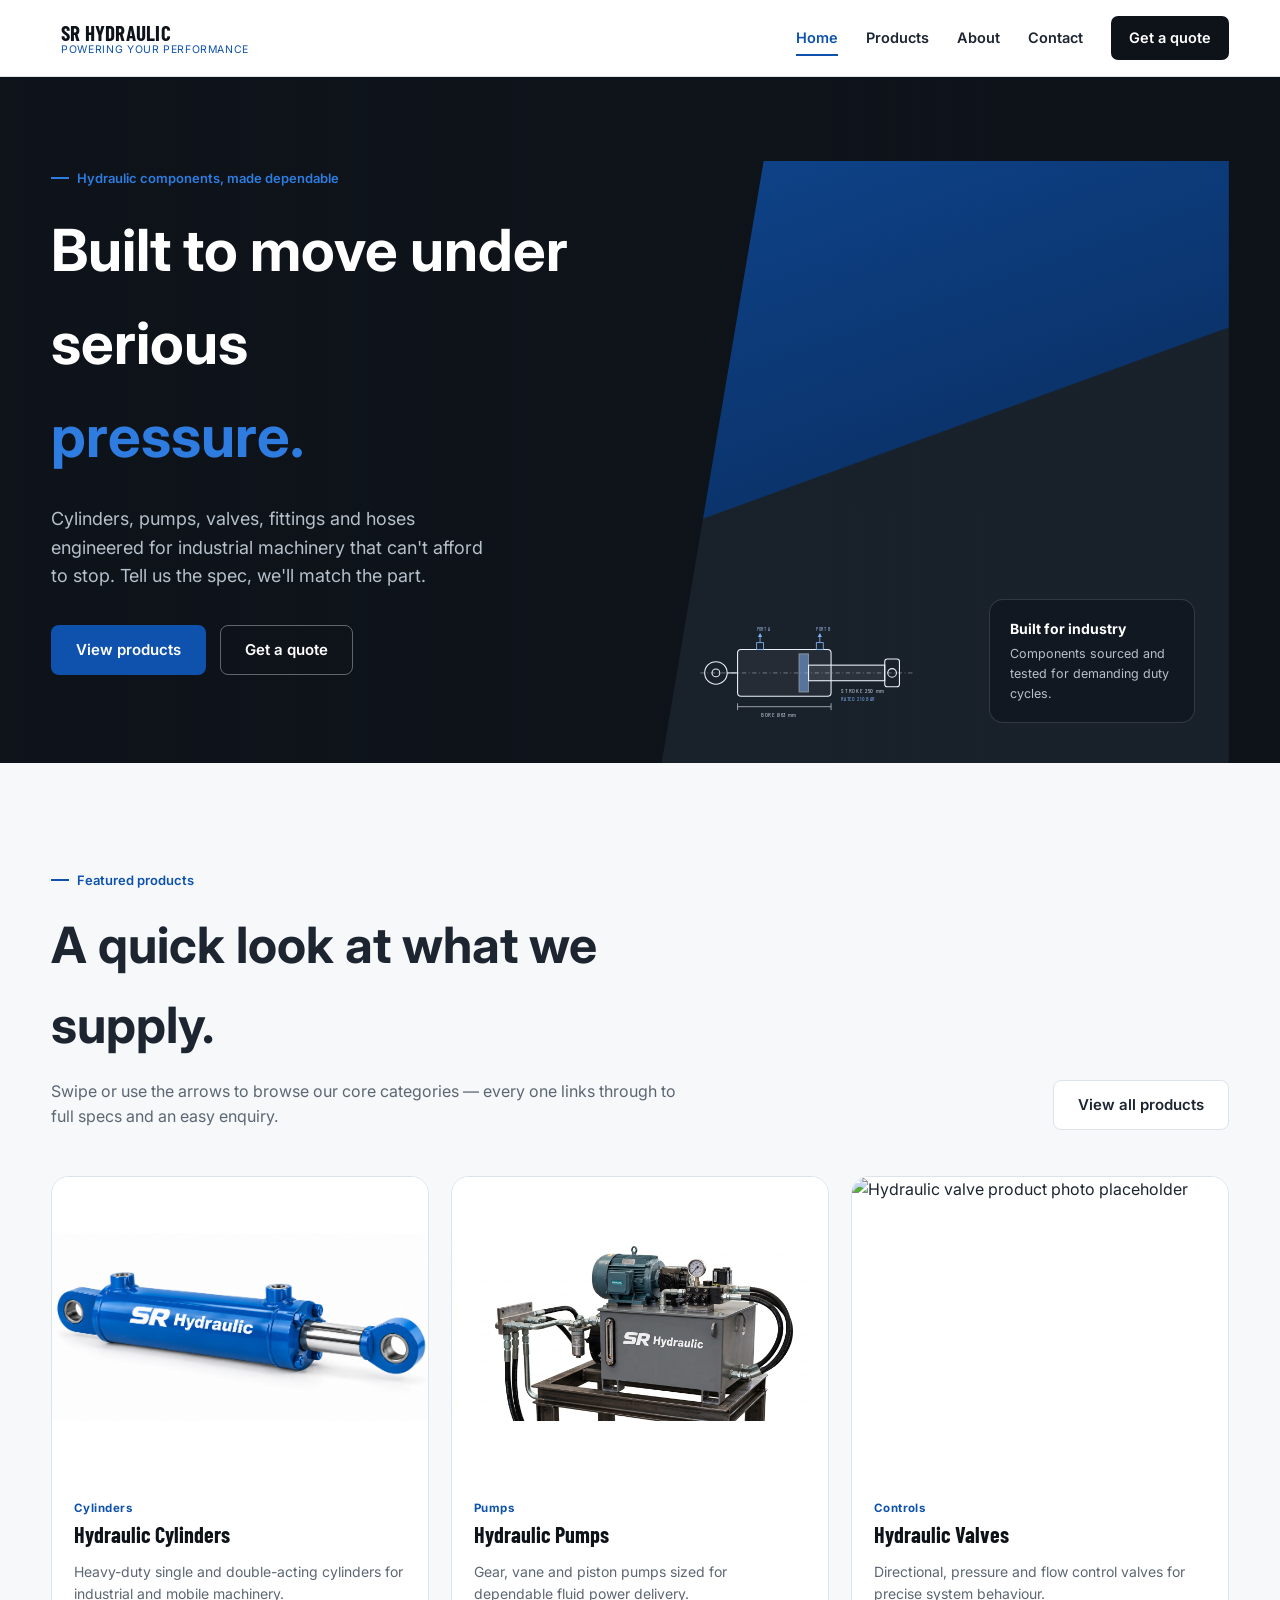
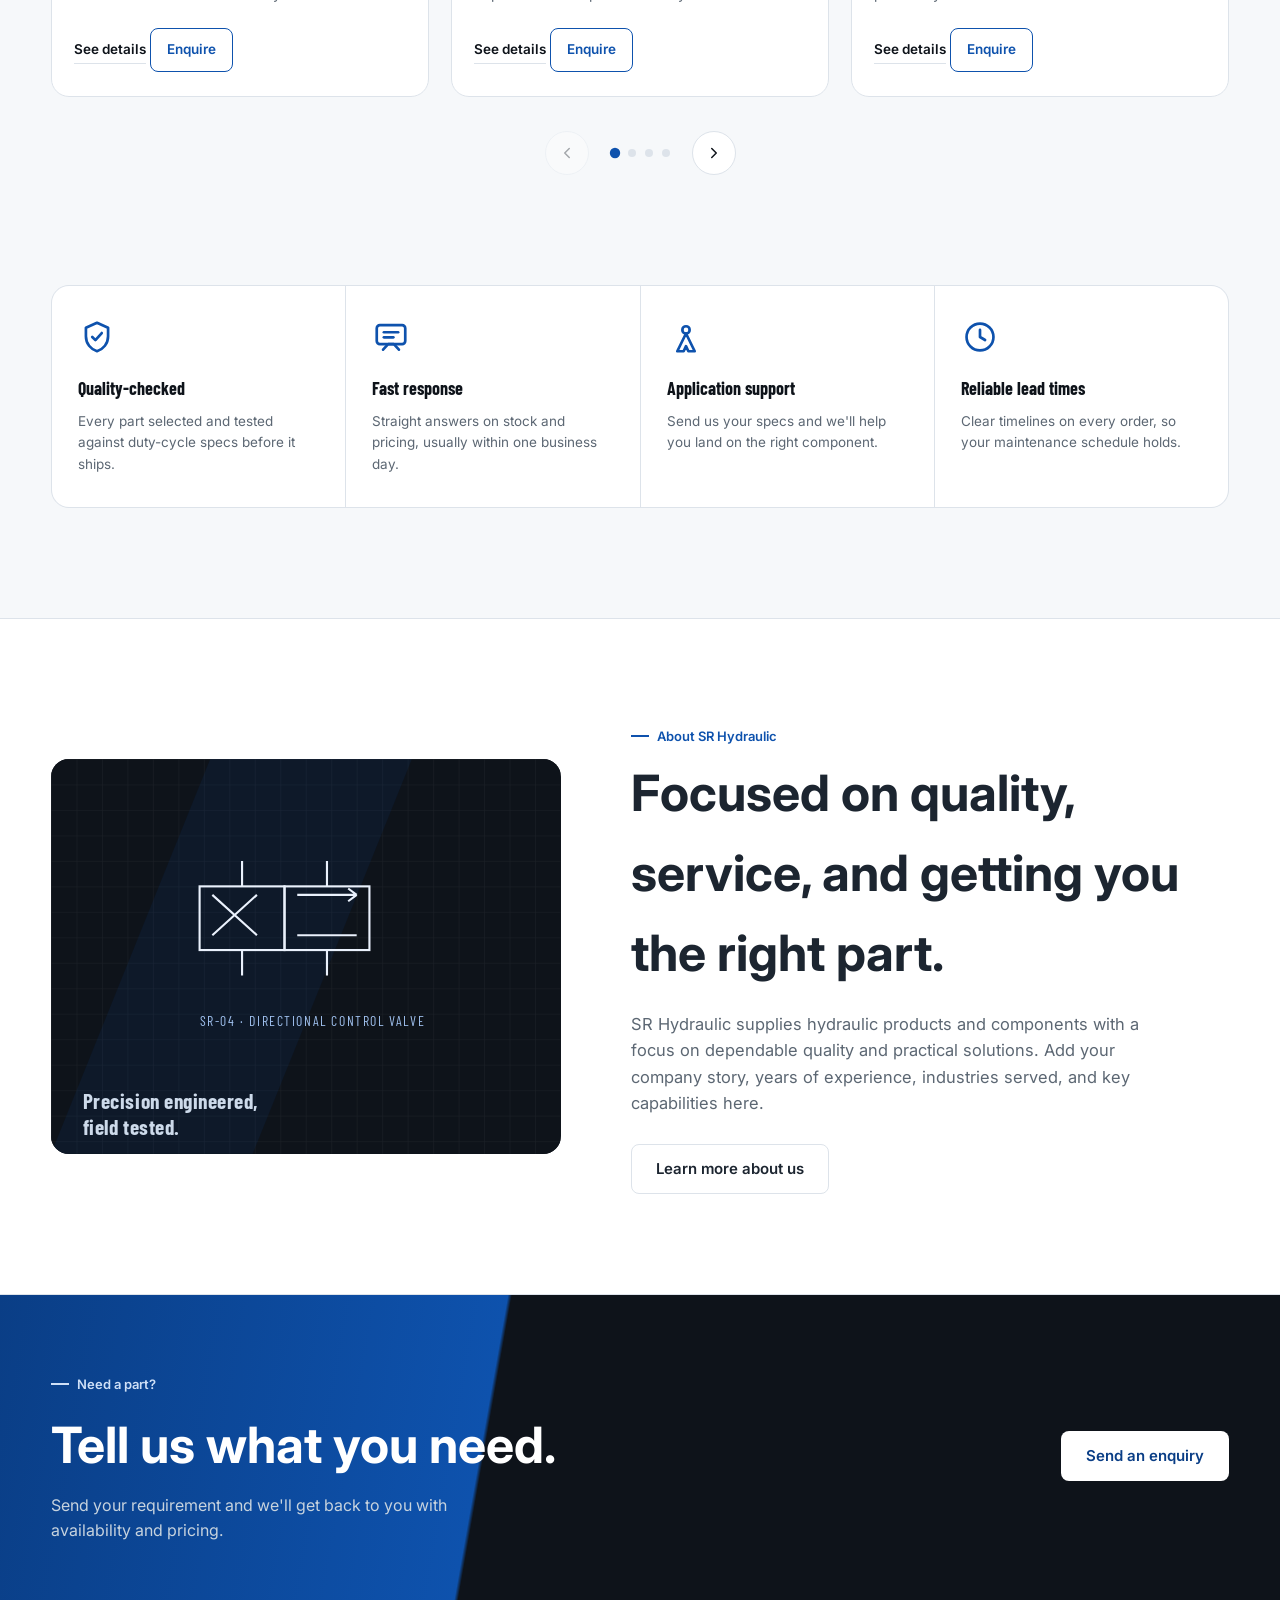
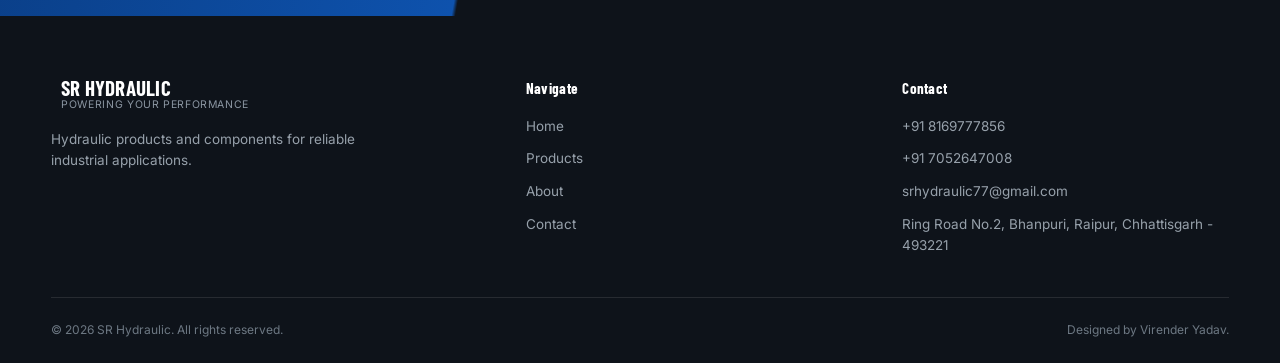
==== commit 51a3461e: "Add files via upload" ====
--- a/index.html
+++ b/index.html
@@ -382,7 +382,7 @@
     </div>
     <div class="container footer-bottom">
       <span>&copy; 2026 SR Hydraulic. All rights reserved.</span>
-      <span>Designed for a fast, responsive web experience.</span>
+      <span>Designed by Virender Yadav.</span>
     </div>
   </footer>
 
--- a/style.css
+++ b/style.css
@@ -134,7 +134,12 @@
 /* ---------- Hero ---------- */
 .hero {
   position: relative;
-  background: var(--navy-950);
+  background-image:
+    linear-gradient(90deg, rgba(14,19,26,0.45) 0%, rgba(14,19,26,0.60) 45%, rgba(14,19,26,0.60) 65%, var(--navy-950) 78%),
+    url('https://images.pexels.com/photos/36532643/pexels-photo-36532643.jpeg?auto=compress&cs=tinysrgb&w=1600');
+  background-size: cover;
+  background-position: center;
+  background-color: var(--navy-950);
   overflow: hidden;
   padding: 84px 0 0;
 }
@@ -157,8 +162,9 @@
 .hero-diagonal {
   position: absolute;
   inset: 0;
-  background: linear-gradient(160deg, var(--blue-600) 0%, var(--blue-700) 46%, var(--navy-800) 46.2%, var(--navy-800) 100%);
+  background: linear-gradient(160deg, rgba(14,82,173,0.8) 0%, rgba(10,62,134,0.8) 46%, rgba(28,37,48,0.8) 46.2%, rgba(28,37,48,0.8) 100%);
   clip-path: polygon(18% 0, 100% 0, 100% 100%, 0% 100%);
+  opacity: 0.95;
 }
 .hero-schematic { position: relative; width: 100%; padding: 56px 34px 0; z-index: 1; }
 .hero-schematic svg { width: 100%; height: auto; }
@@ -335,7 +341,7 @@
    ============================================================ */
 @media (max-width: 1020px) {
   .hero-grid { grid-template-columns: 1fr; }
-  .hero-visual { min-height: 340px; margin-top: 10px; }
+  .hero-visual { display : none; min-height: 340px; margin-top: 10px; }
   .hero-content { padding-bottom: 50px; }
   .about-grid, .contact-grid { grid-template-columns: 1fr; gap: 46px; }
   .about-panel { max-width: 560px; }
@@ -363,7 +369,7 @@
   .hero { padding-top: 56px; }
   .hero-content { padding-bottom: 40px; }
   .hero-actions { flex-direction: column; align-items: stretch; }
-  .hero-diagonal { clip-path: polygon(0 8%, 100% 0, 100% 100%, 0 100%); }
+  .hero-diagonal { display:none; clip-path: polygon(0 8%, 100% 0, 100% 100%, 0 100%); }
 
   .section-heading-row { flex-direction: column; align-items: flex-start; gap: 16px; }
   .products-section, .capabilities-section + .about-section, .about-section, .contact-section { padding: 70px 0; }
@@ -586,6 +592,91 @@
   .map-frame { aspect-ratio: 4 / 5; }
 }
 
+/* ============================================================
+   Product showcase slider (Home) — full-width fading gallery
+   ============================================================ */
+.showcase-section { background: var(--navy-950); }
+.showcase-slider {
+  position: relative;
+  overflow: hidden;
+  height: 560px;
+}
+.showcase-track { position: relative; width: 100%; height: 100%; }
+.showcase-slide {
+  position: absolute;
+  inset: 0;
+  background-size: cover;
+  background-position: center;
+  background-color: var(--navy-950);
+  opacity: 0;
+  visibility: hidden;
+  transition: opacity 900ms ease;
+  display: flex;
+  align-items: center;
+}
+.showcase-slide.is-active { opacity: 1; visibility: visible; }
+.showcase-scrim {
+  position: absolute;
+  inset: 0;
+  background: linear-gradient(90deg, rgba(10,14,20,0.92) 0%, rgba(10,14,20,0.72) 38%, rgba(10,14,20,0.25) 68%, rgba(10,14,20,0.05) 100%);
+}
+.showcase-content { position: relative; max-width: 620px; z-index: 1; }
+.showcase-content .tag-light { color: #7fb0f0; }
+.showcase-content .tag-light::before { background: #7fb0f0; }
+.showcase-content h2 { color: #fff; margin: 14px 0 16px; font-size: clamp(28px, 3.4vw, 42px); }
+.showcase-content p { color: #cddaea; max-width: 46ch; margin-bottom: 26px; }
+
+.showcase-arrow {
+  position: absolute;
+  top: 50%;
+  transform: translateY(-50%);
+  width: 46px;
+  height: 46px;
+  border-radius: 50%;
+  border: 1px solid rgba(255,255,255,0.3);
+  background: rgba(14,19,26,0.45);
+  color: #fff;
+  display: grid;
+  place-items: center;
+  cursor: pointer;
+  z-index: 2;
+  transition: border-color .18s ease, background .18s ease, transform .18s ease;
+}
+.showcase-arrow:hover { border-color: #fff; background: rgba(14,19,26,0.75); }
+.showcase-arrow svg { width: 20px; height: 20px; }
+.showcase-arrow.prev { left: 24px; }
+.showcase-arrow.next { right: 24px; }
+
+.showcase-dots {
+  position: absolute;
+  left: 0;
+  right: 0;
+  bottom: 22px;
+  display: flex;
+  justify-content: center;
+  gap: 10px;
+  z-index: 2;
+}
+.showcase-dot {
+  width: 9px;
+  height: 9px;
+  border-radius: 50%;
+  border: 1px solid rgba(255,255,255,0.55);
+  background: transparent;
+  cursor: pointer;
+  padding: 0;
+  transition: background .18s ease, transform .18s ease, width .18s ease;
+}
+.showcase-dot.is-active { background: var(--blue-500); border-color: var(--blue-500); width: 26px; border-radius: 5px; }
+
+@media (max-width: 860px) {
+  .showcase-slider { height: 620px; }
+  .showcase-content { max-width: 90%; }
+  .showcase-scrim { background: linear-gradient(180deg, rgba(10,14,20,0.35) 0%, rgba(10,14,20,0.88) 62%, rgba(10,14,20,0.96) 100%); }
+  .showcase-content { padding-top: 40vh; }
+  .showcase-arrow { width: 40px; height: 40px; }
+}
+
 @media (prefers-reduced-motion: reduce) {
   * { transition: none !important; }
   html { scroll-behavior: auto; }
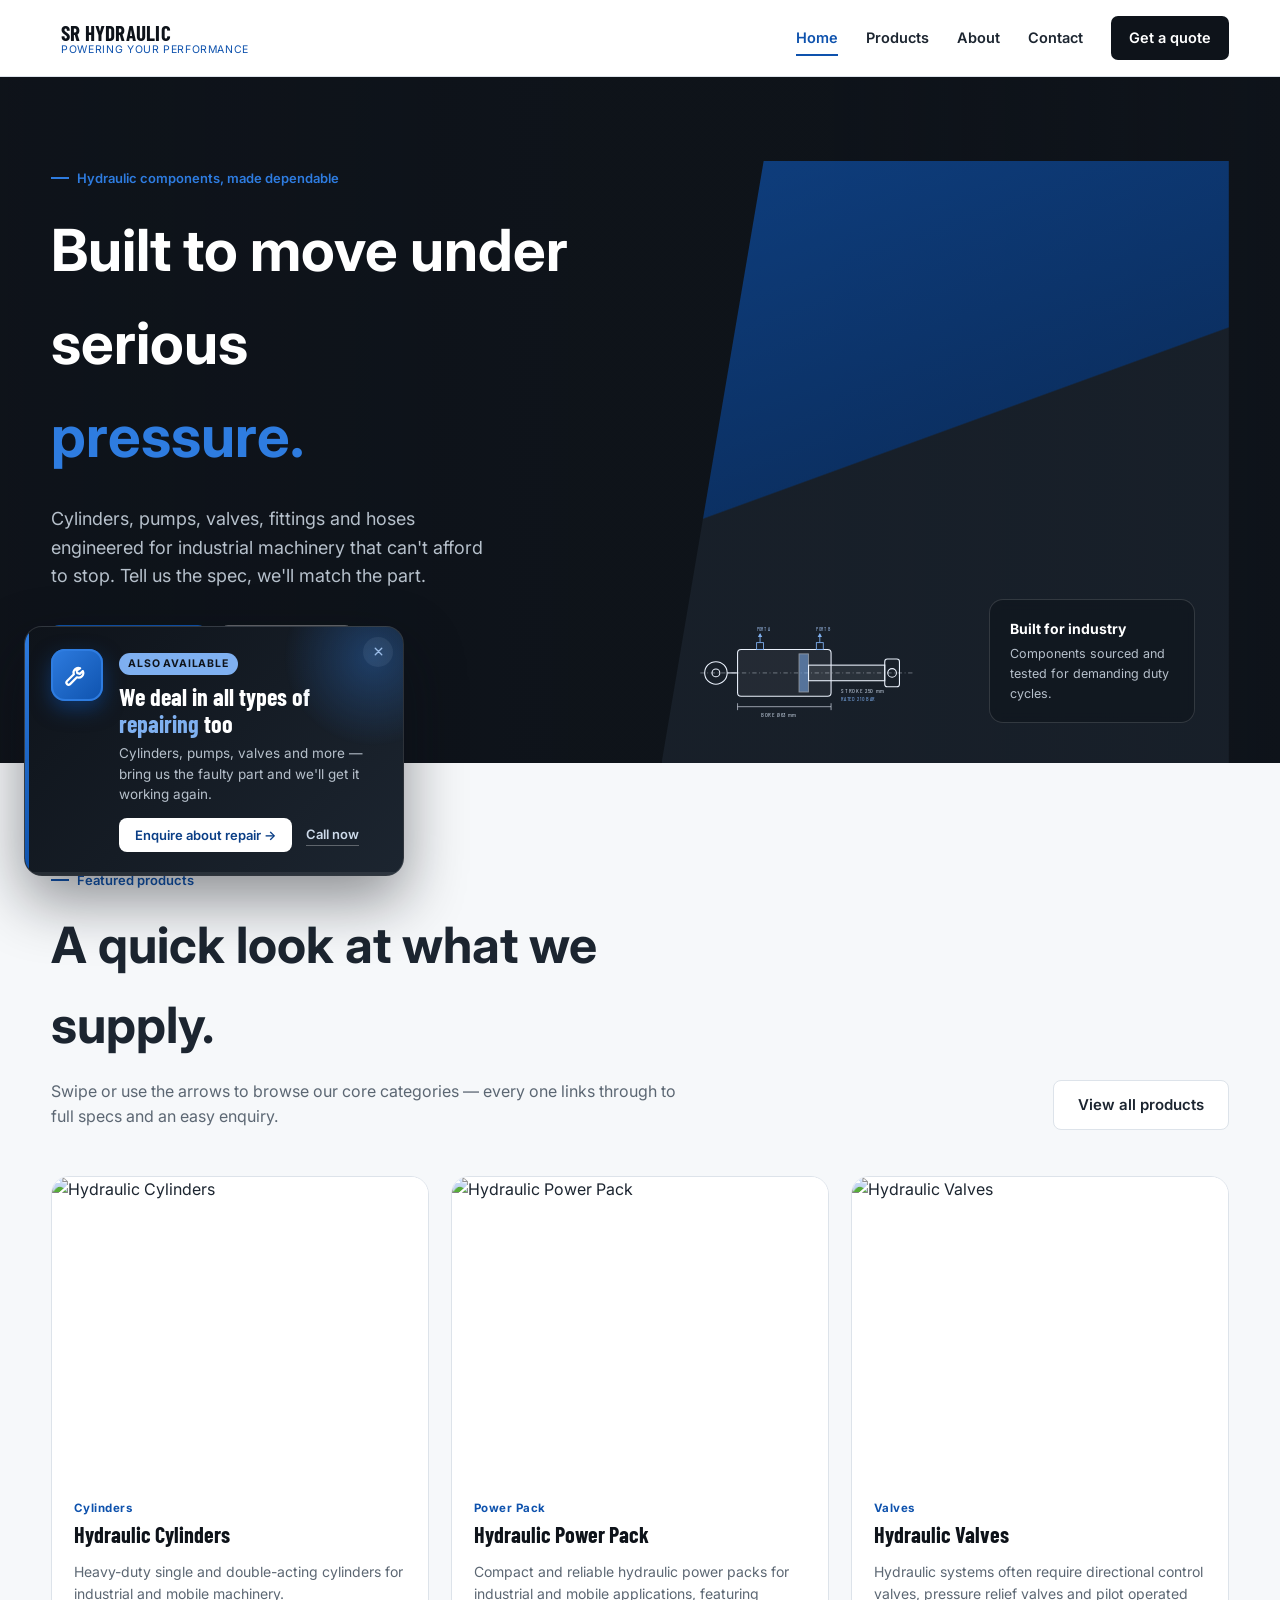
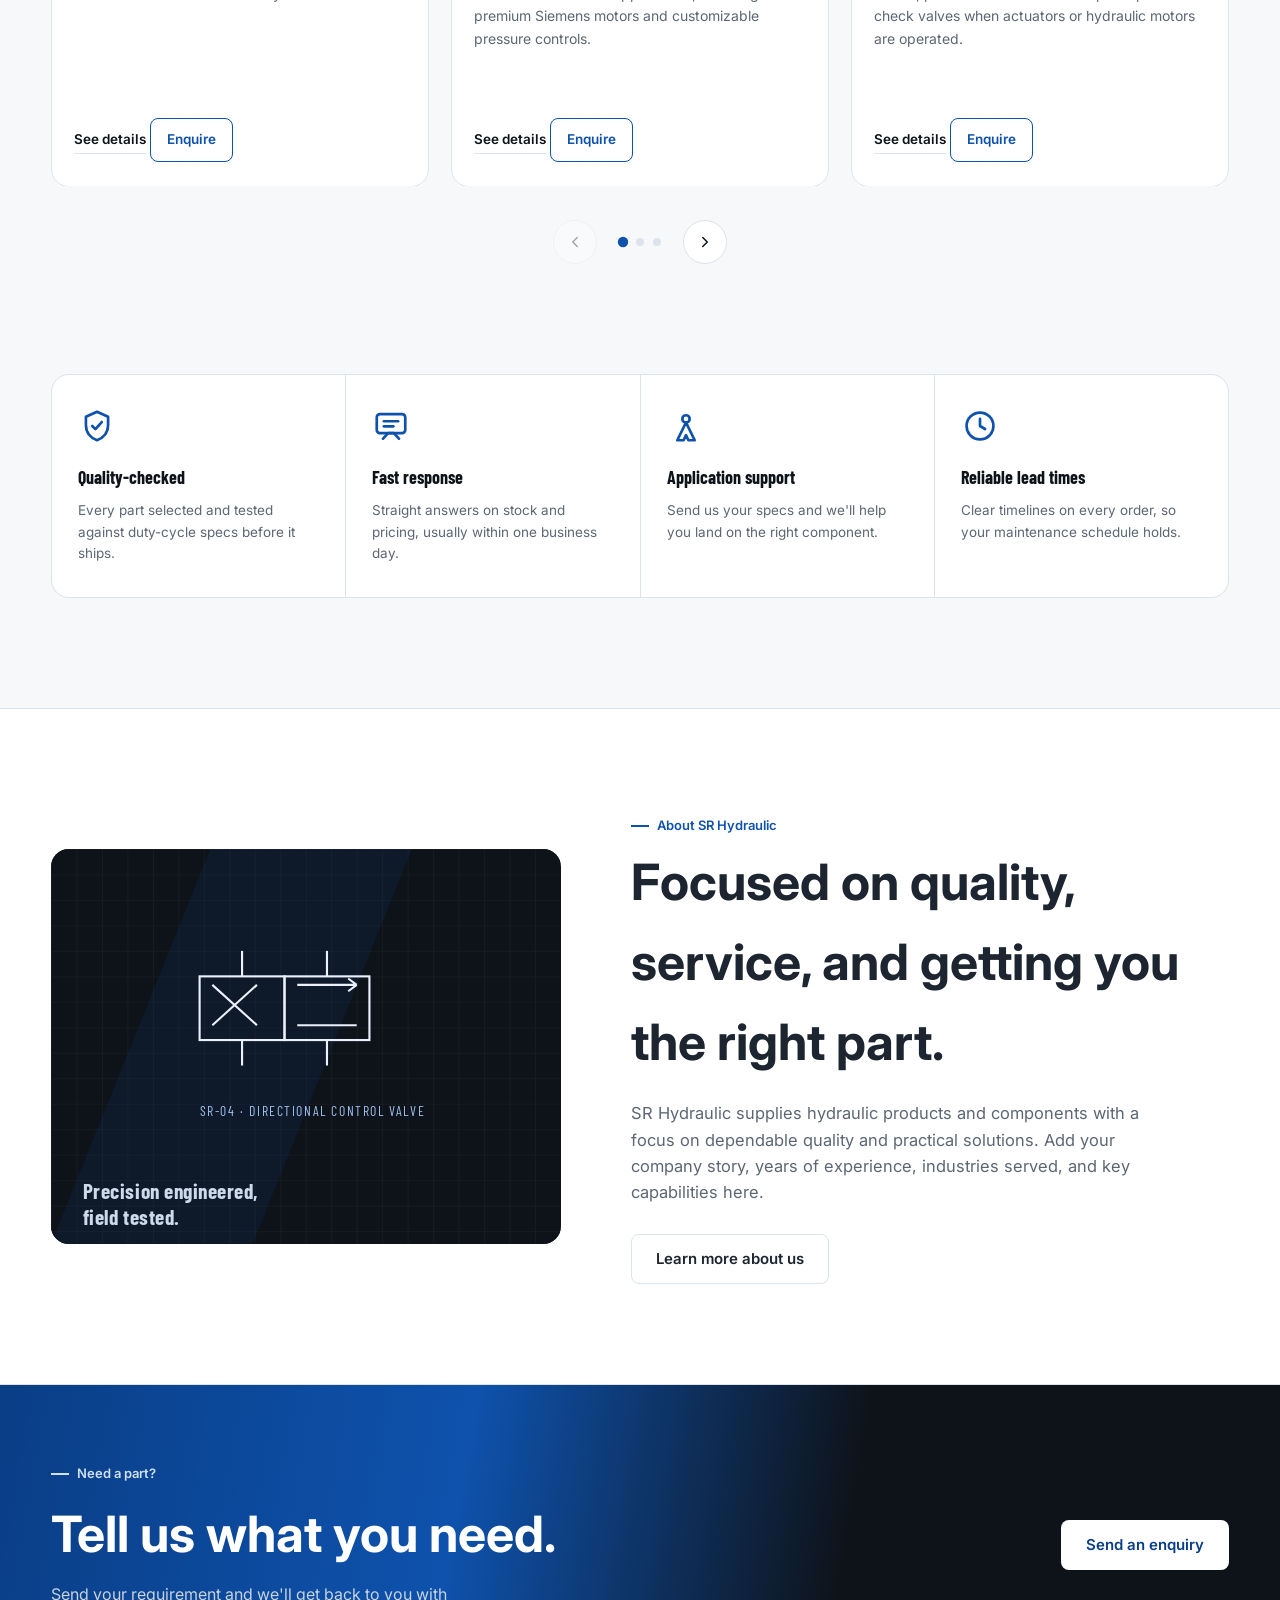
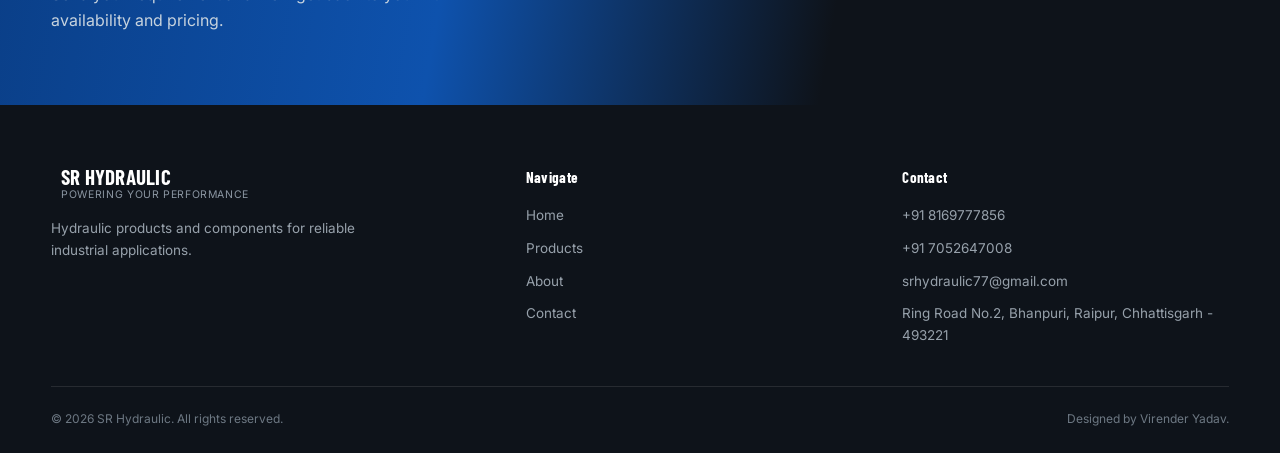
==== commit 7a8afcb9: "Add files via upload" ====
--- a/index.html
+++ b/index.html
@@ -129,14 +129,14 @@
               <div class="carousel-slide">
                 <article class="carousel-card">
                   <div class="product-image">
-                    <img src="images/hydraulic cy.png" alt="Hydraulic cylinder product photo placeholder" loading="lazy" />
+                    <img src="images/hydraulic cy.png" alt="Hydraulic Cylinders" loading="lazy" />
                   </div>
                   <div class="carousel-card-body">
                     <span class="product-category">Cylinders</span>
                     <h3>Hydraulic Cylinders</h3>
                     <p>Heavy-duty single and double-acting cylinders for industrial and mobile machinery.</p>
                     <div class="card-actions">
-                      <a href="products.html#cylinders" class="product-link">See details</a>
+                      <a href="products.html" class="product-link">See details</a>
                       <button type="button" class="btn-enquire" data-open-enquiry data-product="Hydraulic Cylinders">Enquire</button>
                     </div>
                   </div>
@@ -146,14 +146,14 @@
               <div class="carousel-slide">
                 <article class="carousel-card">
                   <div class="product-image">
-                    <img src="images/Power pack.jpg" alt="Hydraulic pump product photo placeholder" loading="lazy" />
-                  </div>
-                  <div class="carousel-card-body">
-                    <span class="product-category">Pumps</span>
-                    <h3>Hydraulic Pumps</h3>
-                    <p>Gear, vane and piston pumps sized for dependable fluid power delivery.</p>
-                    <div class="card-actions">
-                      <a href="products.html#pumps" class="product-link">See details</a>
+                    <img src="images/Power pack.jpg" alt="Hydraulic Power Pack" loading="lazy" />
+                  </div>
+                  <div class="carousel-card-body">
+                    <span class="product-category">Power Pack</span>
+                    <h3>Hydraulic Power Pack</h3>
+                    <p>Compact and reliable hydraulic power packs for industrial and mobile applications, featuring premium Siemens motors and customizable pressure controls.</p>
+                    <div class="card-actions">
+                      <a href="products.html" class="product-link">See details</a>
                       <button type="button" class="btn-enquire" data-open-enquiry data-product="Hydraulic Pumps">Enquire</button>
                     </div>
                   </div>
@@ -163,14 +163,14 @@
               <div class="carousel-slide">
                 <article class="carousel-card">
                   <div class="product-image">
-                    <img src="images/products/product-3-valve.svg" alt="Hydraulic valve product photo placeholder" loading="lazy" />
-                  </div>
-                  <div class="carousel-card-body">
-                    <span class="product-category">Controls</span>
+                    <img src="images/Hydraulic Valves.jpg" alt="Hydraulic Valves" loading="lazy" />
+                  </div>
+                  <div class="carousel-card-body">
+                    <span class="product-category">Valves</span>
                     <h3>Hydraulic Valves</h3>
-                    <p>Directional, pressure and flow control valves for precise system behaviour.</p>
-                    <div class="card-actions">
-                      <a href="products.html#valves" class="product-link">See details</a>
+                    <p>Hydraulic systems often require directional control valves, pressure relief valves and pilot operated check valves when actuators or hydraulic motors are operated.</p>
+                    <div class="card-actions">
+                      <a href="products.html" class="product-link">See details</a>
                       <button type="button" class="btn-enquire" data-open-enquiry data-product="Hydraulic Valves">Enquire</button>
                     </div>
                   </div>
@@ -180,14 +180,14 @@
               <div class="carousel-slide">
                 <article class="carousel-card">
                   <div class="product-image">
-                    <img src="images/products/product-4-fitting.svg" alt="Hydraulic fitting product photo placeholder" loading="lazy" />
-                  </div>
-                  <div class="carousel-card-body">
-                    <span class="product-category">Fittings</span>
-                    <h3>Hydraulic Fittings</h3>
-                    <p>Adapters and connectors for secure, leak-resistant hydraulic installations.</p>
-                    <div class="card-actions">
-                      <a href="products.html#fittings" class="product-link">See details</a>
+                    <img src="images/Hydraulic Shearing Machine Cylinder.jpg" alt="Shearing Cylinder" loading="lazy" />
+                  </div>
+                  <div class="carousel-card-body">
+                    <span class="product-category">Shearing Cylinder</span>
+                    <h3>Hydraulic Shearing Machine Cylinder</h3>
+                    <p>Hydraulic shearing machines are essential tools in metalworking that use pressurized fluid to drive a blade through metal with exceptional force. They are designed to cut through various materials, including sheet metal and plate steel, with precision and efficiency.</p>
+                    <div class="card-actions">
+                      <a href="products.html" class="product-link">See details</a>
                       <button type="button" class="btn-enquire" data-open-enquiry data-product="Hydraulic Fittings">Enquire</button>
                     </div>
                   </div>
@@ -197,20 +197,20 @@
               <div class="carousel-slide">
                 <article class="carousel-card">
                   <div class="product-image">
-                    <img src="images/products/product-5-hose.svg" alt="Hydraulic hose product photo placeholder" loading="lazy" />
-                  </div>
-                  <div class="carousel-card-body">
-                    <span class="product-category">Hoses</span>
-                    <h3>Hydraulic Hoses</h3>
-                    <p>Flexible, high-pressure hose assemblies built for a range of system requirements.</p>
-                    <div class="card-actions">
-                      <a href="products.html#hoses" class="product-link">See details</a>
+                    <img src="images/slide gate hydraulic cylinder.jpg" alt="slide gate" loading="lazy" />
+                  </div>
+                  <div class="carousel-card-body">
+                    <span class="product-category">slide gate</span>
+                    <h3>Slide gate hydraulic cylinder</h3>
+                    <p>Single and double-acting cylinders built for industrial and mobile machinery. Available in a versatile range of bore and stroke combinations to match your exact application specifications.</p>
+                    <div class="card-actions">
+                      <a href="products.html" class="product-link">See details</a>
                       <button type="button" class="btn-enquire" data-open-enquiry data-product="Hydraulic Hoses">Enquire</button>
                     </div>
                   </div>
                 </article>
               </div>
-
+<!--
               <div class="carousel-slide">
                 <article class="carousel-card">
                   <div class="product-image">
@@ -227,9 +227,10 @@
                   </div>
                 </article>
               </div>
+            -->
 
             </div>
-          </div>
+          </div> 
 
           <div class="carousel-controls">
             <button type="button" class="carousel-arrow prev" aria-label="Previous products">
@@ -428,5 +429,6 @@
   </div>
 
   <script src="script.js"></script>
+  <script src="notice.js"></script>
 </body>
 </html>
--- a/style.css
+++ b/style.css
@@ -135,7 +135,7 @@
 .hero {
   position: relative;
   background-image:
-    linear-gradient(90deg, rgba(14,19,26,0.45) 0%, rgba(14,19,26,0.60) 45%, rgba(14,19,26,0.60) 65%, var(--navy-950) 78%),
+    linear-gradient(90deg, rgba(14,19,26,0.45) 0%, rgba(14,19,26,0.60) 45%, rgba(14,19,26,0.60) 65%, var(--navy-950) 100%),
     url('https://images.pexels.com/photos/36532643/pexels-photo-36532643.jpeg?auto=compress&cs=tinysrgb&w=1600');
   background-size: cover;
   background-position: center;
@@ -164,7 +164,7 @@
   inset: 0;
   background: linear-gradient(160deg, rgba(14,82,173,0.8) 0%, rgba(10,62,134,0.8) 46%, rgba(28,37,48,0.8) 46.2%, rgba(28,37,48,0.8) 100%);
   clip-path: polygon(18% 0, 100% 0, 100% 100%, 0% 100%);
-  opacity: 0.95;
+  opacity: 0.85;
 }
 .hero-schematic { position: relative; width: 100%; padding: 56px 34px 0; z-index: 1; }
 .hero-schematic svg { width: 100%; height: auto; }
@@ -282,7 +282,7 @@
 .cta-section {
   position: relative;
   padding: 72px 0;
-  background: linear-gradient(100deg, var(--blue-700) 0%, var(--blue-600) 38%, var(--navy-950) 38.3%, var(--navy-950) 100%);
+  background: linear-gradient(100deg, var(--blue-700) 0%, var(--blue-600) 35.8%, var(--navy-950) 65.5%, var(--navy-950) 100%);
   color: #fff;
   overflow: hidden;
 }
@@ -416,7 +416,7 @@
 .page-hero::before {
   content: '';
   position: absolute; inset: 0;
-  background: linear-gradient(120deg, var(--blue-700) 0%, var(--blue-600) 22%, transparent 22.3%);
+  background: linear-gradient(120deg, var(--blue-700) 0%, var(--blue-600) 34%, transparent 55.5%);
   opacity: 0.9;
 }
 .page-hero .container { position: relative; z-index: 1; }
